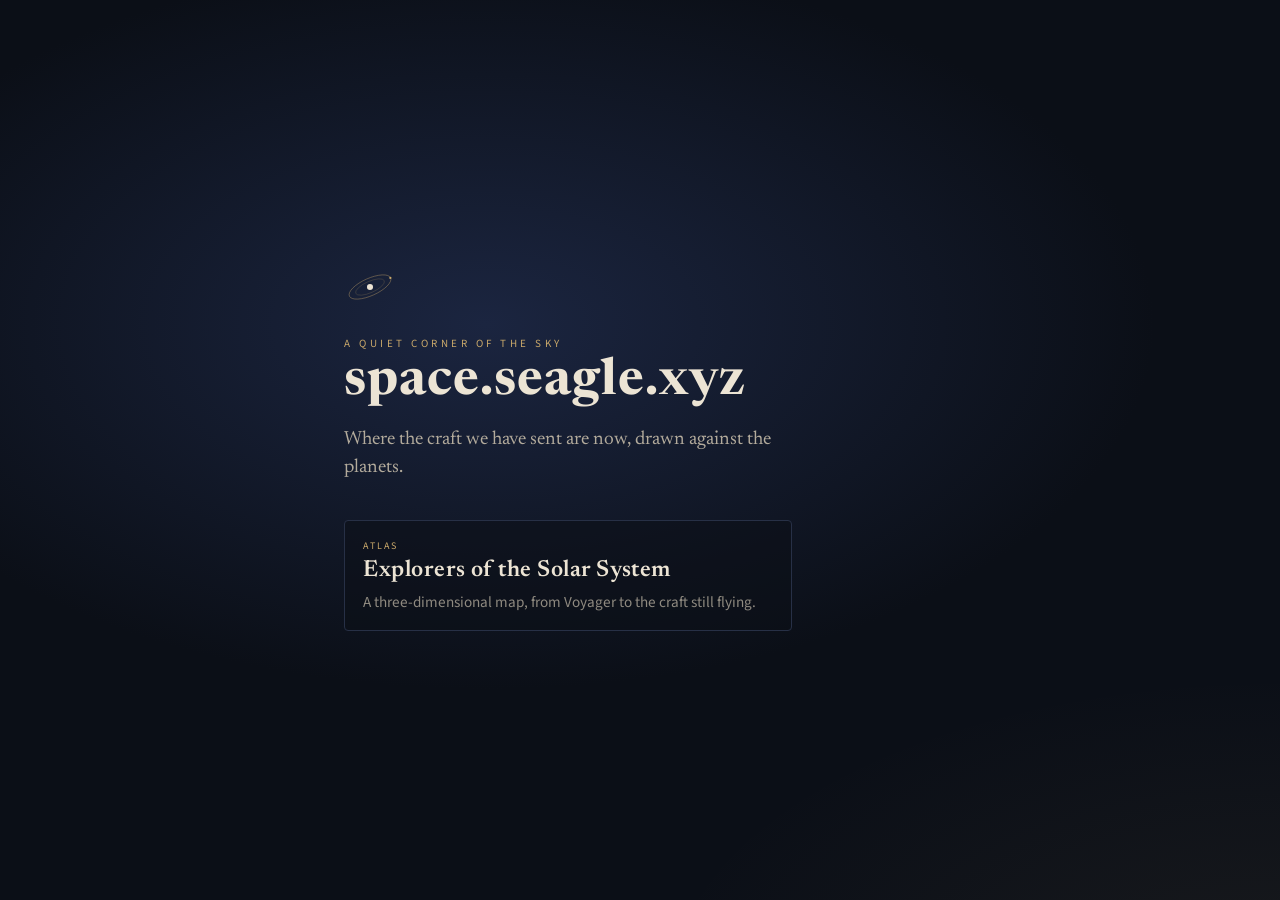
==== index.html @ 2183d36d "Add the 3D probe atlas at /probes/ Publish the solar-system atlas on this Pages site, with Horizons " ====
<!doctype html>
<html lang="en">
<head>
  <meta charset="utf-8">
  <meta name="viewport" content="width=device-width, initial-scale=1">
  <title>space.seagle.xyz</title>
  <meta name="description" content="space.seagle.xyz — a three-dimensional atlas of planets and spacecraft.">
  <meta name="theme-color" content="#0b0f17">
  <meta name="color-scheme" content="dark">
  <link rel="icon" href="data:image/svg+xml,%3Csvg xmlns='http://www.w3.org/2000/svg' viewBox='0 0 32 32'%3E%3Cellipse cx='16' cy='16' rx='13' ry='6' fill='none' stroke='%23c9a86a' stroke-width='1.6' transform='rotate(-24 16 16)'/%3E%3Ccircle cx='16' cy='16' r='3.4' fill='%23ece4d4'/%3E%3C/svg%3E">
  <link rel="preconnect" href="https://fonts.googleapis.com">
  <link rel="preconnect" href="https://fonts.gstatic.com" crossorigin>
  <link href="https://fonts.googleapis.com/css2?family=Newsreader:opsz,wght@6..72,400;6..72,600;6..72,700&family=Source+Sans+3:wght@300;400;500&display=swap" rel="stylesheet">
  <style>
    :root {
      --ink: #0b0f17;
      --line: #273046;
      --paper: #ece4d4;
      --paper-dim: #b3ab9c;
      --muted: #8f8a80;
      --gold: #c9a86a;
      --serif: "Newsreader", "Iowan Old Style", Palatino, serif;
      --sans: "Source Sans 3", "Source Sans Pro", "Helvetica Neue", Helvetica, Arial, sans-serif;
    }
    * { box-sizing: border-box; }
    html, body { margin: 0; min-height: 100%; }
    body {
      background:
        radial-gradient(90% 70% at 38% 36%, #1b2540 0%, rgba(27, 37, 64, 0) 58%),
        radial-gradient(70% 50% at 100% 110%, rgba(201, 168, 106, 0.07), transparent 70%),
        var(--ink);
      color: var(--paper);
      font-family: var(--sans);
    }
    :focus-visible { outline: 2px solid var(--gold); outline-offset: 3px; }
    .skip {
      position: absolute; left: 1rem; top: -3rem; z-index: 2;
      background: var(--paper); color: var(--ink); padding: 0.4rem 0.7rem;
    }
    .skip:focus { top: 0.6rem; }
    main {
      min-height: 100vh;
      min-height: 100dvh;
      display: flex;
      flex-direction: column;
      justify-content: center;
      padding: 3.5rem 1.5rem 4rem;
      max-width: 40rem;
      margin: 0 auto;
    }
    .sigil { width: 52px; height: 52px; overflow: visible; }
    .sigil ellipse { fill: none; stroke: var(--gold); stroke-width: 1.1; opacity: 0.75; }
    .sigil ellipse + ellipse { opacity: 0.35; }
    .sigil-body { fill: var(--paper); }
    .sigil-moon { fill: var(--gold); }
    .kicker {
      margin: 1.4rem 0 0;
      color: var(--gold);
      font-size: 11px;
      letter-spacing: 0.32em;
      text-transform: uppercase;
    }
    h1 {
      margin: 0.35rem 0 0;
      font-family: var(--serif);
      font-weight: 700;
      font-size: clamp(2.1rem, 6vw, 3.2rem);
      letter-spacing: 0.02em;
      line-height: 1.05;
    }
    .lede {
      margin: 1rem 0 0;
      max-width: 28rem;
      color: var(--paper-dim);
      font-family: var(--serif);
      font-size: 1.2rem;
      line-height: 1.45;
    }
    .entry {
      display: block;
      margin-top: 2.4rem;
      padding: 1.1rem 1.15rem 1rem;
      max-width: 28rem;
      text-decoration: none;
      color: inherit;
      border: 1px solid var(--line);
      border-radius: 4px;
      background: rgba(11, 15, 23, 0.55);
    }
    .entry:hover { border-color: var(--gold); background: rgba(201, 168, 106, 0.08); }
    .entry-kicker {
      display: block;
      color: var(--gold);
      font-size: 10px;
      letter-spacing: 0.22em;
      text-transform: uppercase;
    }
    .entry-title {
      display: block;
      margin-top: 0.35rem;
      font-family: var(--serif);
      font-size: 1.45rem;
      font-weight: 600;
      letter-spacing: 0.02em;
      line-height: 1.15;
    }
    .entry-note {
      display: block;
      margin-top: 0.45rem;
      color: var(--muted);
      font-size: 0.95rem;
      line-height: 1.4;
    }
  </style>
</head>
<body>
  <a class="skip" href="/probes/">Skip to the atlas</a>
  <main>
    <svg class="sigil" viewBox="0 0 120 120" aria-hidden="true" focusable="false">
      <ellipse cx="60" cy="60" rx="52" ry="20" transform="rotate(-24 60 60)"/>
      <ellipse cx="60" cy="60" rx="36" ry="13" transform="rotate(-24 60 60)"/>
      <circle class="sigil-body" cx="60" cy="60" r="7"/>
      <circle class="sigil-moon" cx="107" cy="39" r="2.6"/>
    </svg>
    <p class="kicker">A quiet corner of the sky</p>
    <h1>space.seagle.xyz</h1>
    <p class="lede">Where the craft we have sent are now, drawn against the planets.</p>
    <a class="entry" href="/probes/">
      <span class="entry-kicker">Atlas</span>
      <span class="entry-title">Explorers of the Solar System</span>
      <span class="entry-note">A three-dimensional map, from Voyager to the craft still flying.</span>
    </a>
  </main>
</body>
</html>
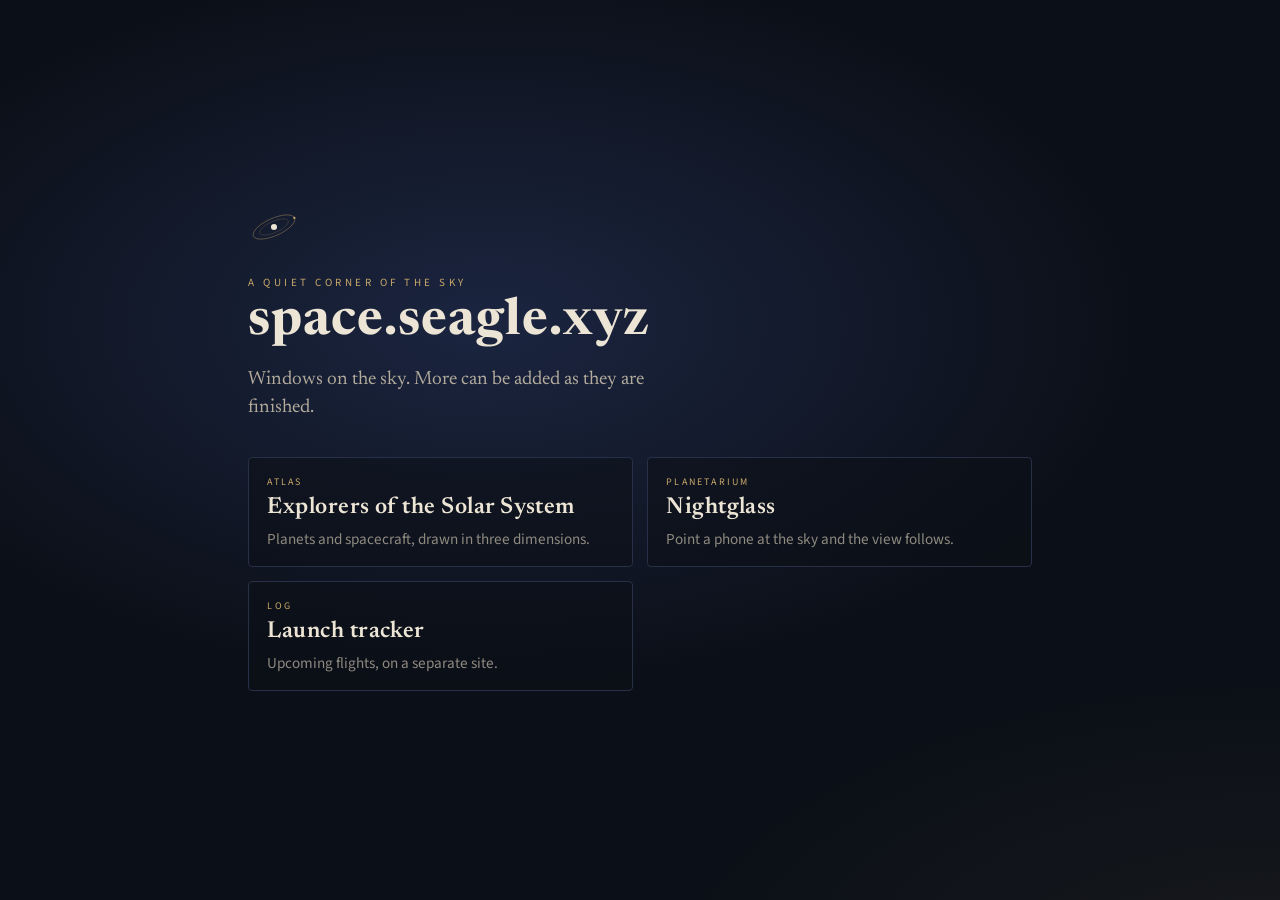
==== commit 49b07edf: "Add Nightglass, a phone planetarium, and a home menu Serve a motion-following sky at sky/, with star" ====
--- a/index.html
+++ b/index.html
@@ -4,7 +4,7 @@
   <meta charset="utf-8">
   <meta name="viewport" content="width=device-width, initial-scale=1">
   <title>space.seagle.xyz</title>
-  <meta name="description" content="space.seagle.xyz — a three-dimensional atlas of planets and spacecraft.">
+  <meta name="description" content="space.example.com. A probe atlas, a phone planetarium, and a launch log.">
   <meta name="theme-color" content="#0b0f17">
   <meta name="color-scheme" content="dark">
   <link rel="icon" href="data:image/svg+xml,%3Csvg xmlns='http://www.w3.org/2000/svg' viewBox='0 0 32 32'%3E%3Cellipse cx='16' cy='16' rx='13' ry='6' fill='none' stroke='%23c9a86a' stroke-width='1.6' transform='rotate(-24 16 16)'/%3E%3Ccircle cx='16' cy='16' r='3.4' fill='%23ece4d4'/%3E%3C/svg%3E">
@@ -45,8 +45,18 @@
       flex-direction: column;
       justify-content: center;
       padding: 3.5rem 1.5rem 4rem;
-      max-width: 40rem;
+      max-width: 52rem;
       margin: 0 auto;
+    }
+    .menu {
+      display: grid;
+      grid-template-columns: 1fr;
+      gap: 0.85rem;
+      margin-top: 2.2rem;
+      width: 100%;
+    }
+    @media (min-width: 760px) {
+      .menu { grid-template-columns: 1fr 1fr; }
     }
     .sigil { width: 52px; height: 52px; overflow: visible; }
     .sigil ellipse { fill: none; stroke: var(--gold); stroke-width: 1.1; opacity: 0.75; }
@@ -77,8 +87,11 @@
       line-height: 1.45;
     }
     .entry {
-      display: block;
-      margin-top: 2.4rem;
+      display: flex;
+      flex-direction: column;
+      justify-content: center;
+      min-height: 6.4rem;
+      margin-top: 0;
       padding: 1.1rem 1.15rem 1rem;
       max-width: 28rem;
       text-decoration: none;
@@ -124,12 +137,24 @@
     </svg>
     <p class="kicker">A quiet corner of the sky</p>
     <h1>space.seagle.xyz</h1>
-    <p class="lede">Where the craft we have sent are now, drawn against the planets.</p>
-    <a class="entry" href="/probes/">
-      <span class="entry-kicker">Atlas</span>
-      <span class="entry-title">Explorers of the Solar System</span>
-      <span class="entry-note">A three-dimensional map, from Voyager to the craft still flying.</span>
-    </a>
+    <p class="lede">Windows on the sky. More can be added as they are finished.</p>
+    <nav class="menu" aria-label="Sites">
+      <a class="entry" href="/probes/">
+        <span class="entry-kicker">Atlas</span>
+        <span class="entry-title">Explorers of the Solar System</span>
+        <span class="entry-note">Planets and spacecraft, drawn in three dimensions.</span>
+      </a>
+      <a class="entry" href="/sky/">
+        <span class="entry-kicker">Planetarium</span>
+        <span class="entry-title">Nightglass</span>
+        <span class="entry-note">Point a phone at the sky and the view follows.</span>
+      </a>
+      <a class="entry" href="https://launch.seagle.xyz/">
+        <span class="entry-kicker">Log</span>
+        <span class="entry-title">Launch tracker</span>
+        <span class="entry-note">Upcoming flights, on a separate site.</span>
+      </a>
+    </nav>
   </main>
 </body>
 </html>
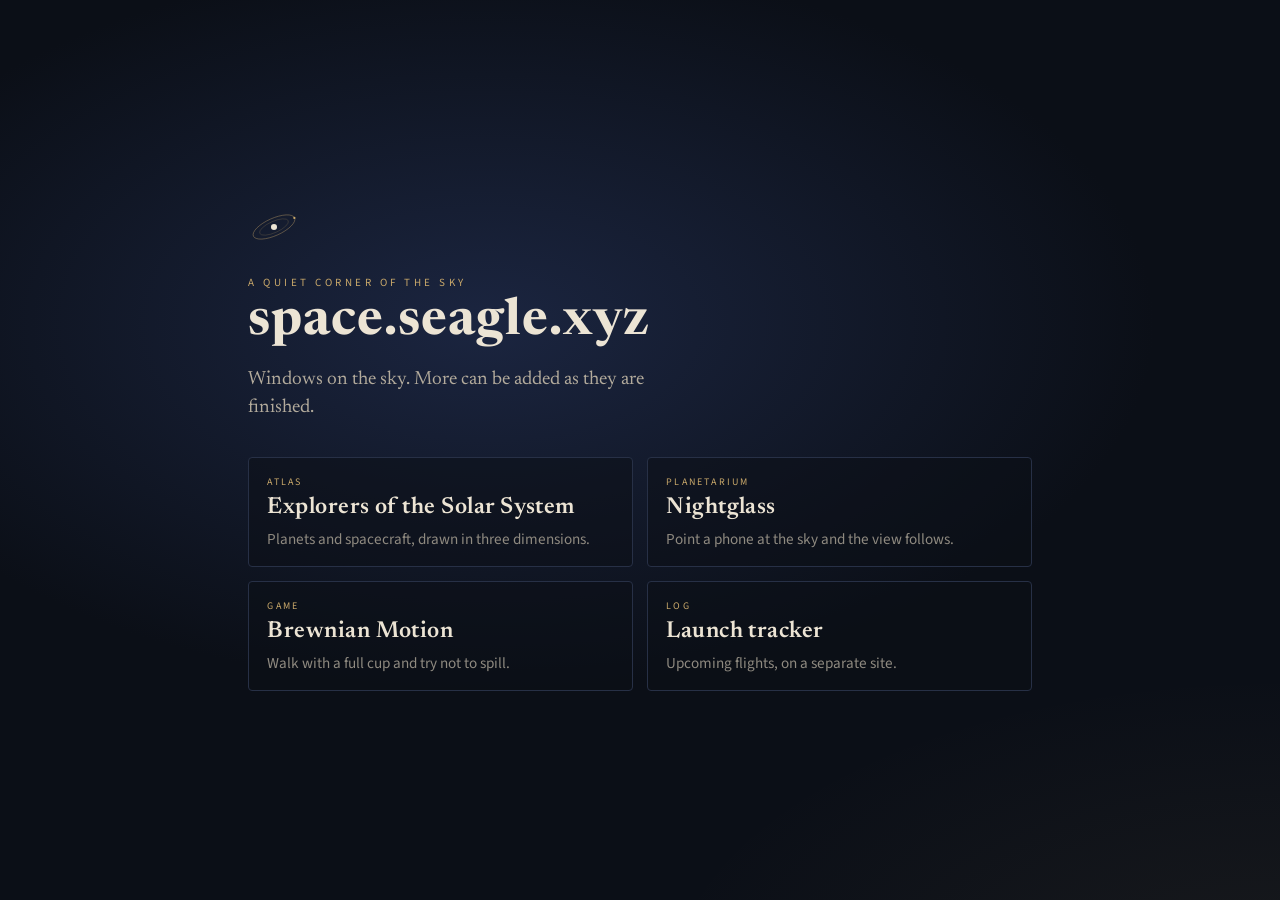
==== commit 96e1260d: "Restyle Brewnian Motion to the light café mockup Bring the page, cup, watercolor stains, printout, H" ====
--- a/index.html
+++ b/index.html
@@ -4,7 +4,7 @@
   <meta charset="utf-8">
   <meta name="viewport" content="width=device-width, initial-scale=1">
   <title>space.seagle.xyz</title>
-  <meta name="description" content="space.example.com. A probe atlas, a phone planetarium, and a launch log.">
+  <meta name="description" content="space.example.com. A probe atlas, a phone planetarium, a coffee game, and a launch log.">
   <meta name="theme-color" content="#0b0f17">
   <meta name="color-scheme" content="dark">
   <link rel="icon" href="data:image/svg+xml,%3Csvg xmlns='http://www.w3.org/2000/svg' viewBox='0 0 32 32'%3E%3Cellipse cx='16' cy='16' rx='13' ry='6' fill='none' stroke='%23c9a86a' stroke-width='1.6' transform='rotate(-24 16 16)'/%3E%3Ccircle cx='16' cy='16' r='3.4' fill='%23ece4d4'/%3E%3C/svg%3E">
@@ -149,6 +149,11 @@
         <span class="entry-title">Nightglass</span>
         <span class="entry-note">Point a phone at the sky and the view follows.</span>
       </a>
+      <a class="entry" href="/coffee/">
+        <span class="entry-kicker">Game</span>
+        <span class="entry-title">Brewnian Motion</span>
+        <span class="entry-note">Walk with a full cup and try not to spill.</span>
+      </a>
       <a class="entry" href="https://launch.seagle.xyz/">
         <span class="entry-kicker">Log</span>
         <span class="entry-title">Launch tracker</span>
